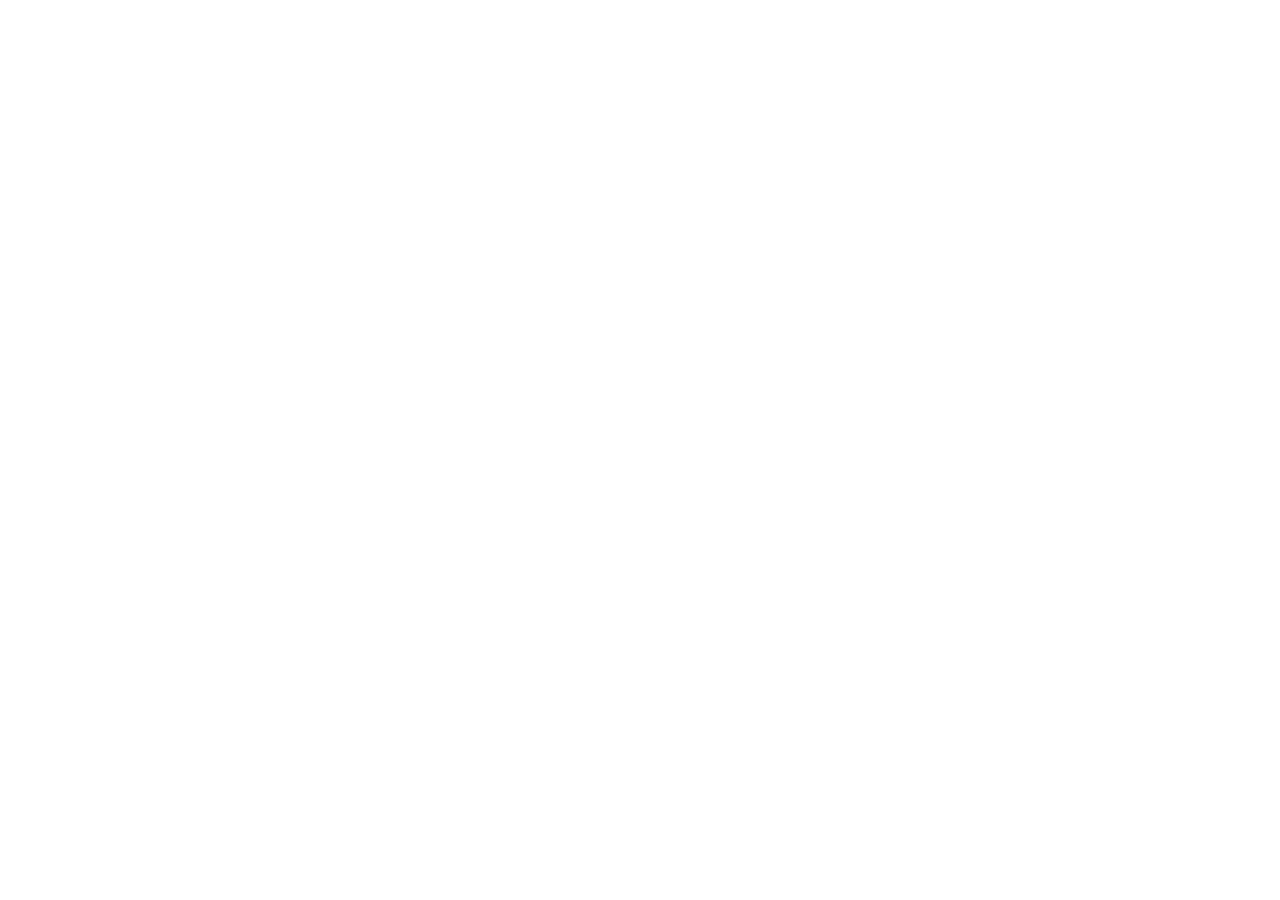
==== index.html @ 39259c34 "feat: redirect q78717.github.io to q-rv.github.io Root and unknown paths redirect to the same path o" ====
<!DOCTYPE html>
<html lang="en">
<head>
  <meta charset="UTF-8">
  <meta name="viewport" content="width=device-width, initial-scale=1.0">
  <title>Redirecting to q-rv.github.io</title>
  <link rel="canonical" href="https://q-rv.github.io/">
  <meta name="robots" content="noindex">
  <meta http-equiv="refresh" content="0; url=https://q-rv.github.io/">
  <script>
    // Keep the path, query and hash so deep links land on the same page.
    location.replace("https://q-rv.github.io" + location.pathname + location.search + location.hash);
  </script>
  <style>
    :root { --darknavy: #0d1b2a; --offwhite: #f5f3ee; --denim: #3b5b8c; --red: #d72638;
            --bg: var(--offwhite); --fg: var(--darknavy); }
    @media (prefers-color-scheme: dark) {
      :root:not([data-theme="light"]) { --bg: var(--darknavy); --fg: var(--offwhite); }
    }
    :root[data-theme="dark"] { --bg: var(--darknavy); --fg: var(--offwhite); }
    * { box-sizing: border-box; }
    body { margin: 0; min-height: 100vh; display: grid; place-items: center; padding: 16px;
           font-family: -apple-system, BlinkMacSystemFont, "Segoe UI", Roboto, sans-serif;
           background: var(--bg); color: var(--fg); text-align: center; }
    a { color: var(--denim); font-weight: 600; }
    a:hover { color: var(--red); }
    #theme { position: fixed; top: 16px; right: 16px; background: none; cursor: pointer;
             border: 1px solid var(--denim); color: var(--fg); border-radius: 6px; padding: 6px 10px; font: inherit; }
  </style>
</head>
<body>
  <button id="theme" type="button" aria-label="Toggle theme">◐</button>
  <p>This site has moved to <a href="https://q-rv.github.io/">q-rv.github.io</a>.</p>
  <script>
    document.getElementById("theme").addEventListener("click", function () {
      var r = document.documentElement;
      var dark = r.dataset.theme ? r.dataset.theme === "dark" : matchMedia("(prefers-color-scheme: dark)").matches;
      r.dataset.theme = dark ? "light" : "dark";
    });
  </script>
</body>
</html>
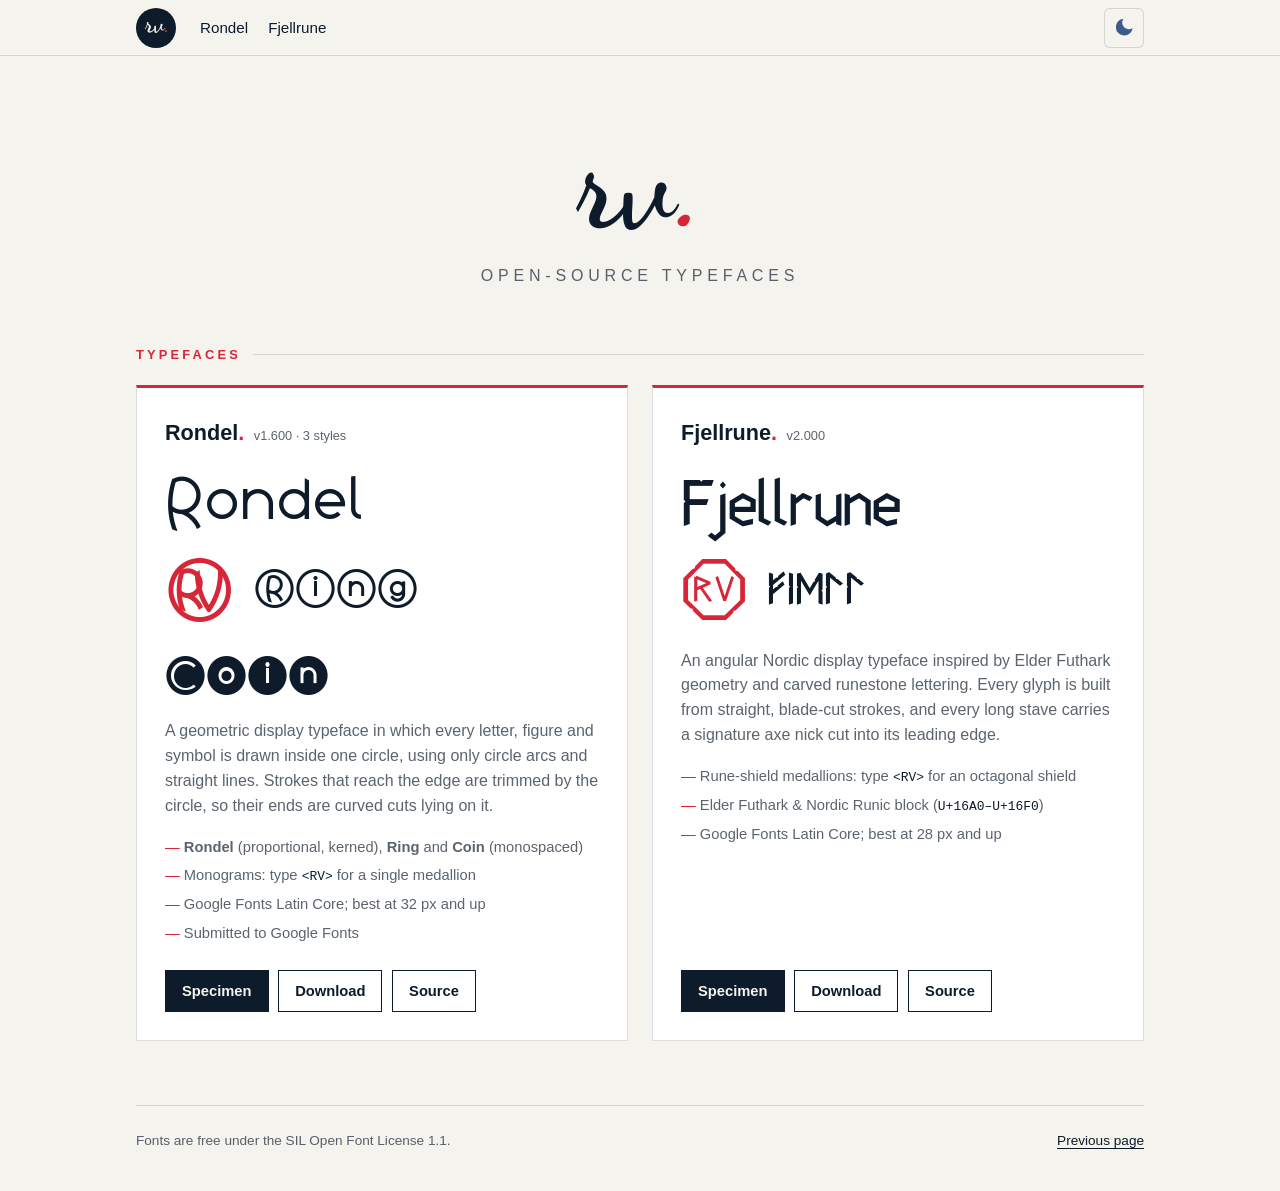
==== commit 455b61db: "feat: move the website here from q-rv.github.io The typefaces site (home, Rondel and Fjellrune wrapp" ====
--- a/index.html
+++ b/index.html
@@ -3,40 +3,181 @@
 <head>
   <meta charset="UTF-8">
   <meta name="viewport" content="width=device-width, initial-scale=1.0">
-  <title>Redirecting to q-rv.github.io</title>
-  <link rel="canonical" href="https://q-rv.github.io/">
-  <meta name="robots" content="noindex">
-  <meta http-equiv="refresh" content="0; url=https://q-rv.github.io/">
-  <script>
-    // Keep the path, query and hash so deep links land on the same page.
-    location.replace("https://q-rv.github.io" + location.pathname + location.search + location.hash);
-  </script>
+  <title>rv — Typefaces</title>
+  <meta name="description" content="Open-source display typefaces by rv: Rondel and Fjellrune.">
+  <link rel="preconnect" href="https://fonts.googleapis.com">
+  <link rel="preconnect" href="https://fonts.gstatic.com" crossorigin>
+  <link href="https://fonts.googleapis.com/css2?family=Dancing+Script:wght@700&display=swap" rel="stylesheet">
+  <link rel="stylesheet" href="assets/site.css">
+  <script src="assets/site.js"></script>
   <style>
-    :root { --darknavy: #0d1b2a; --offwhite: #f5f3ee; --denim: #3b5b8c; --red: #d72638;
-            --bg: var(--offwhite); --fg: var(--darknavy); }
-    @media (prefers-color-scheme: dark) {
-      :root:not([data-theme="light"]) { --bg: var(--darknavy); --fg: var(--offwhite); }
+    @font-face { font-family: "Rondel"; src: url("assets/fonts/Rondel-Regular.woff2") format("woff2"); font-display: swap; }
+    @font-face { font-family: "Rondel Ring"; src: url("assets/fonts/RondelRing-Regular.woff2") format("woff2"); font-display: swap; }
+    @font-face { font-family: "Rondel Coin"; src: url("assets/fonts/RondelCoin-Regular.woff2") format("woff2"); font-display: swap; }
+    @font-face { font-family: "Fjellrune"; src: url("assets/fonts/Fjellrune-Regular.woff2") format("woff2"); font-display: swap; }
+    .wrap { max-width: 1040px; margin: 0 auto; padding: 0 16px; }
+    .hero { padding: 4rem 0 2.5rem; text-align: center; }
+    .banner {
+      font-family: "Dancing Script", cursive;
+      font-size: clamp(4rem, 16vw, 8rem);
+      font-weight: 700;
+      line-height: 1;
+      color: var(--fg);
     }
-    :root[data-theme="dark"] { --bg: var(--darknavy); --fg: var(--offwhite); }
-    * { box-sizing: border-box; }
-    body { margin: 0; min-height: 100vh; display: grid; place-items: center; padding: 16px;
-           font-family: -apple-system, BlinkMacSystemFont, "Segoe UI", Roboto, sans-serif;
-           background: var(--bg); color: var(--fg); text-align: center; }
-    a { color: var(--denim); font-weight: 600; }
-    a:hover { color: var(--red); }
-    #theme { position: fixed; top: 16px; right: 16px; background: none; cursor: pointer;
-             border: 1px solid var(--denim); color: var(--fg); border-radius: 6px; padding: 6px 10px; font: inherit; }
+    .banner::after { content: "."; color: var(--red); }
+    .tagline {
+      margin-top: 1rem;
+      font-size: clamp(0.85rem, 2.6vw, 1rem);
+      letter-spacing: 0.3em;
+      text-transform: uppercase;
+      color: var(--muted);
+    }
+    h2.section {
+      font-size: 0.8rem;
+      letter-spacing: 0.25em;
+      text-transform: uppercase;
+      color: var(--red);
+      margin: 1rem 0 1.25rem;
+      display: flex;
+      align-items: center;
+      gap: 0.75rem;
+    }
+    h2.section::after { content: ""; flex: 1; height: 1px; background: var(--line); }
+    .grid { display: grid; grid-template-columns: repeat(auto-fit, minmax(min(100%, 440px), 1fr)); gap: 1.5rem; }
+    .card {
+      background: var(--card);
+      border: 1px solid var(--line);
+      border-top: 3px solid var(--red);
+      padding: 1.75rem;
+      display: flex;
+      flex-direction: column;
+      gap: 1.1rem;
+      min-width: 0;
+    }
+    .card h3 { font-size: 1.35rem; display: flex; align-items: baseline; gap: 0.6rem; flex-wrap: wrap; }
+    .ver { font-size: 0.8rem; font-weight: 500; color: var(--muted); }
+    .card h3 .dot { color: var(--red); margin-left: -0.6rem; }
+    .sample { color: var(--sample); line-height: 1.15; overflow-wrap: anywhere; }
+    .sample .big { font-size: clamp(2.5rem, 9vw, 4rem); }
+    .sample .row { display: flex; align-items: center; gap: 1.25rem; flex-wrap: wrap; margin-top: 0.5rem; }
+    .sample .mono { font-size: clamp(3rem, 10vw, 4.5rem); color: var(--red); }
+    .sample .styles { font-size: clamp(2rem, 7vw, 2.75rem); }
+    .rondel { font-family: "Rondel", sans-serif; }
+    .ring { font-family: "Rondel Ring", sans-serif; }
+    .coin { font-family: "Rondel Coin", sans-serif; }
+    .fjell { font-family: "Fjellrune", sans-serif; }
+    .card p { color: var(--muted); }
+    .facts { list-style: none; display: grid; gap: 0.35rem; font-size: 0.92rem; color: var(--muted); }
+    .facts li::before { content: "— "; color: var(--red); }
+    code { font-family: ui-monospace, SFMono-Regular, Menlo, monospace; font-size: 0.88em; color: var(--fg); }
+    .links { display: flex; flex-wrap: wrap; gap: 0.6rem; margin-top: auto; padding-top: 0.5rem; }
+    .btn {
+      display: inline-block;
+      padding: 0.55rem 1rem;
+      border: 1px solid var(--fg);
+      color: var(--fg);
+      text-decoration: none;
+      font-weight: 600;
+      font-size: 0.92rem;
+      transition: background 0.2s ease, color 0.2s ease;
+    }
+    .btn.primary { background: var(--fg); border-color: var(--fg); color: var(--bg); }
+    .btn:hover { border-color: var(--red); color: var(--red); }
+    .btn.primary:hover { background: var(--red); border-color: var(--red); color: var(--offwhite); }
+    footer {
+      margin: 4rem 0 2.5rem;
+      padding-top: 1.5rem;
+      border-top: 1px solid var(--line);
+      font-size: 0.85rem;
+      color: var(--muted);
+      display: flex;
+      flex-wrap: wrap;
+      gap: 0.5rem 1.5rem;
+      justify-content: space-between;
+    }
+    footer a { color: var(--fg); text-underline-offset: 3px; }
+    footer a:hover { color: var(--red); }
   </style>
 </head>
 <body>
-  <button id="theme" type="button" aria-label="Toggle theme">◐</button>
-  <p>This site has moved to <a href="https://q-rv.github.io/">q-rv.github.io</a>.</p>
-  <script>
-    document.getElementById("theme").addEventListener("click", function () {
-      var r = document.documentElement;
-      var dark = r.dataset.theme ? r.dataset.theme === "dark" : matchMedia("(prefers-color-scheme: dark)").matches;
-      r.dataset.theme = dark ? "light" : "dark";
-    });
-  </script>
+  <header class="site-header">
+    <div class="inner">
+      <a class="site-logo" href="./" aria-label="rv — home">rv</a>
+      <nav class="site-nav" aria-label="Site">
+        <a href="rondel.html">Rondel</a>
+        <a href="fjellrune.html">Fjellrune</a>
+      </nav>
+      <span class="spacer"></span>
+      <button class="toggle" id="themeToggle" type="button" aria-label="Toggle light and dark mode">
+        <svg class="icon-moon" viewBox="0 0 24 24" aria-hidden="true"><path d="M21 12.79A9 9 0 1 1 11.21 3 7 7 0 0 0 21 12.79z"/></svg>
+        <svg class="icon-sun" viewBox="0 0 24 24" aria-hidden="true"><path d="M12 17a5 5 0 1 1 0-10 5 5 0 0 1 0 10zm0-13a1 1 0 0 1-1-1V1a1 1 0 0 1 2 0v2a1 1 0 0 1-1 1zm0 19a1 1 0 0 1-1-1v-2a1 1 0 0 1 2 0v2a1 1 0 0 1-1 1zM4.93 6.34a1 1 0 0 1-.7-.29L2.81 4.63a1 1 0 0 1 1.42-1.42l1.41 1.42a1 1 0 0 1-.71 1.71zm14.14 14.14a1 1 0 0 1-.7-.29l-1.42-1.42a1 1 0 0 1 1.42-1.41l1.41 1.41a1 1 0 0 1-.71 1.71zM3 13H1a1 1 0 0 1 0-2h2a1 1 0 0 1 0 2zm20 0h-2a1 1 0 0 1 0-2h2a1 1 0 0 1 0 2zM3.52 20.48a1 1 0 0 1-.71-1.71l1.42-1.42a1 1 0 0 1 1.41 1.42l-1.41 1.41a1 1 0 0 1-.71.3zM17.66 6.34a1 1 0 0 1-.71-1.71l1.41-1.42a1 1 0 0 1 1.42 1.42l-1.42 1.42a1 1 0 0 1-.7.29z"/></svg>
+      </button>
+    </div>
+  </header>
+
+  <div class="wrap">
+    <header class="hero">
+      <div class="banner">rv</div>
+      <p class="tagline">Open-source typefaces</p>
+    </header>
+
+    <main>
+      <h2 class="section">Typefaces</h2>
+      <div class="grid">
+
+        <article class="card" aria-labelledby="rondel-title">
+          <h3 id="rondel-title">Rondel<span class="dot">.</span> <span class="ver">v1.600 · 3 styles</span></h3>
+          <div class="sample" aria-hidden="true">
+            <div class="big rondel">Rondel</div>
+            <div class="row">
+              <span class="mono rondel">&lt;RV&gt;</span>
+              <span class="styles ring">Ring</span>
+              <span class="styles coin">Coin</span>
+            </div>
+          </div>
+          <p>A geometric display typeface in which every letter, figure and symbol is drawn inside one circle, using only circle arcs and straight lines. Strokes that reach the edge are trimmed by the circle, so their ends are curved cuts lying on it.</p>
+          <ul class="facts">
+            <li><strong>Rondel</strong> (proportional, kerned), <strong>Ring</strong> and <strong>Coin</strong> (monospaced)</li>
+            <li>Monograms: type <code>&lt;RV&gt;</code> for a single medallion</li>
+            <li>Google Fonts Latin Core; best at 32&nbsp;px and up</li>
+            <li>Submitted to Google Fonts</li>
+          </ul>
+          <div class="links">
+            <a class="btn primary" href="rondel.html">Specimen</a>
+            <a class="btn" href="https://github.com/q78717/font-rondel/releases/latest">Download</a>
+            <a class="btn" href="https://github.com/q78717/font-rondel">Source</a>
+          </div>
+        </article>
+
+        <article class="card" aria-labelledby="fjell-title">
+          <h3 id="fjell-title">Fjellrune<span class="dot">.</span> <span class="ver">v2.000</span></h3>
+          <div class="sample" aria-hidden="true">
+            <div class="big fjell">Fjellrune</div>
+            <div class="row">
+              <span class="mono fjell">&lt;RV&gt;</span>
+              <span class="styles fjell">ᚠᛁᛖᛚᛚ</span>
+            </div>
+          </div>
+          <p>An angular Nordic display typeface inspired by Elder Futhark geometry and carved runestone lettering. Every glyph is built from straight, blade-cut strokes, and every long stave carries a signature axe nick cut into its leading edge.</p>
+          <ul class="facts">
+            <li>Rune-shield medallions: type <code>&lt;RV&gt;</code> for an octagonal shield</li>
+            <li>Elder Futhark &amp; Nordic Runic block (<code>U+16A0–U+16F0</code>)</li>
+            <li>Google Fonts Latin Core; best at 28&nbsp;px and up</li>
+          </ul>
+          <div class="links">
+            <a class="btn primary" href="fjellrune.html">Specimen</a>
+            <a class="btn" href="https://github.com/q78717/font-fjellrune/releases/latest">Download</a>
+            <a class="btn" href="https://github.com/q78717/font-fjellrune">Source</a>
+          </div>
+        </article>
+
+      </div>
+    </main>
+
+    <footer>
+      <span>Fonts are free under the SIL Open Font License 1.1.</span>
+      <a href="coming-soon.html">Previous page</a>
+    </footer>
+  </div>
 </body>
 </html>
--- a/assets/site.css
+++ b/assets/site.css
@@ -0,0 +1,150 @@
+/* Shared theme + fixed header for q78717.github.io pages. */
+:root {
+  --darknavy: #0d1b2a;
+  --offwhite: #f5f3ee;
+  --denim: #3b5b8c;
+  --red: #d72638;
+  --header-h: 56px;
+  /* Light */
+  --bg: var(--offwhite);
+  --fg: var(--darknavy);
+  --card: #ffffff;
+  --line: rgba(13, 27, 42, 0.14);
+  --muted: rgba(13, 27, 42, 0.68);
+  --link: var(--denim);
+  --sample: var(--fg);
+}
+@media (prefers-color-scheme: dark) {
+  :root:not([data-theme="light"]) {
+    --bg: var(--darknavy);
+    --fg: var(--offwhite);
+    --card: #13263a;
+    --line: rgba(245, 243, 238, 0.14);
+    --muted: rgba(245, 243, 238, 0.70);
+    --link: #8fb0e0;
+    --sample: var(--fg);
+  }
+}
+:root[data-theme="dark"] {
+  --bg: var(--darknavy);
+  --fg: var(--offwhite);
+  --card: #13263a;
+  --line: rgba(245, 243, 238, 0.14);
+  --muted: rgba(245, 243, 238, 0.70);
+  --link: #8fb0e0;
+  --sample: var(--fg);
+}
+
+* { margin: 0; padding: 0; box-sizing: border-box; }
+html { scroll-padding-top: calc(var(--header-h) + 16px); }
+body {
+  font-family: -apple-system, BlinkMacSystemFont, "Segoe UI", Roboto, sans-serif;
+  background: var(--bg);
+  color: var(--fg);
+  line-height: 1.55;
+  padding-top: var(--header-h);
+  transition: background 0.3s ease, color 0.3s ease;
+}
+
+/* ---------- fixed header ---------- */
+.site-header {
+  position: fixed;
+  inset: 0 0 auto 0;
+  height: var(--header-h);
+  z-index: 100;
+  background: var(--bg);
+  border-bottom: 1px solid var(--line);
+  transition: background 0.3s ease;
+}
+.site-header .inner {
+  height: 100%;
+  max-width: 1040px;
+  margin: 0 auto;
+  padding: 0 16px;
+  display: flex;
+  align-items: center;
+  gap: 1.5rem;
+}
+.site-logo {
+  /* Badge: disc in the text colour, letters in the background colour. */
+  flex: none;
+  display: inline-flex;
+  align-items: center;
+  justify-content: center;
+  width: 40px;
+  height: 40px;
+  border-radius: 50%;
+  background: var(--fg);
+  color: var(--bg);
+  font-family: "Dancing Script", cursive;
+  font-weight: 700;
+  font-size: 1.55rem;
+  line-height: 1;
+  text-decoration: none;
+  /* Centre the script ink (it sits low and left in its box) within the disc. */
+  padding: 0 0 6px 2.9px;
+}
+.site-logo::after { content: "."; color: var(--red); }
+.site-nav { display: flex; gap: 1.25rem; min-width: 0; overflow-x: auto; scrollbar-width: none; }
+.site-nav a {
+  color: var(--fg);
+  text-decoration: none;
+  font-size: 0.95rem;
+  font-weight: 500;
+  white-space: nowrap;
+  padding: 0.25rem 0;
+  position: relative;
+}
+/* Underline drawn inside the padding so it doesn't push the text off-centre. */
+.site-nav a::after { content: ""; position: absolute; left: 0; right: 0; bottom: 0; height: 2px; background: transparent; }
+.site-nav a:hover { color: var(--red); }
+.site-nav a[aria-current="page"]::after { background: var(--red); }
+.site-header .spacer { flex: 1; }
+.site-header .ext {
+  color: var(--muted);
+  font-size: 0.85rem;
+  text-decoration: none;
+  white-space: nowrap;
+}
+.site-header .ext:hover { color: var(--red); }
+.toggle {
+  display: inline-flex;
+  align-items: center;
+  justify-content: center;
+  width: 2.5rem;
+  height: 2.5rem;
+  flex: none;
+  background: var(--bg);
+  border: 1px solid var(--line);
+  color: var(--link);
+  cursor: pointer;
+  border-radius: 6px;
+}
+.toggle:hover { color: var(--red); }
+.toggle svg { width: 1.4rem; height: 1.4rem; fill: currentColor; }
+/* Show the icon of the mode you would switch to. */
+.toggle .icon-sun { display: none; }
+@media (prefers-color-scheme: dark) {
+  :root:not([data-theme="light"]) .toggle .icon-sun { display: block; }
+  :root:not([data-theme="light"]) .toggle .icon-moon { display: none; }
+}
+:root[data-theme="dark"] .toggle .icon-sun { display: block; }
+:root[data-theme="dark"] .toggle .icon-moon { display: none; }
+
+a:focus-visible, button:focus-visible { outline: 2px solid var(--red); outline-offset: 2px; }
+
+@media (max-width: 480px) {
+  .site-header .inner { gap: 1rem; }
+  .site-header .ext { display: none; }
+}
+
+/* ---------- embedded specimen pages ---------- */
+.frame-page { overflow: hidden; }
+.specimen-frame {
+  display: block;
+  width: 100%;
+  height: calc(100vh - var(--header-h));
+  height: calc(100dvh - var(--header-h));
+  border: 0;
+  background: var(--bg);
+}
